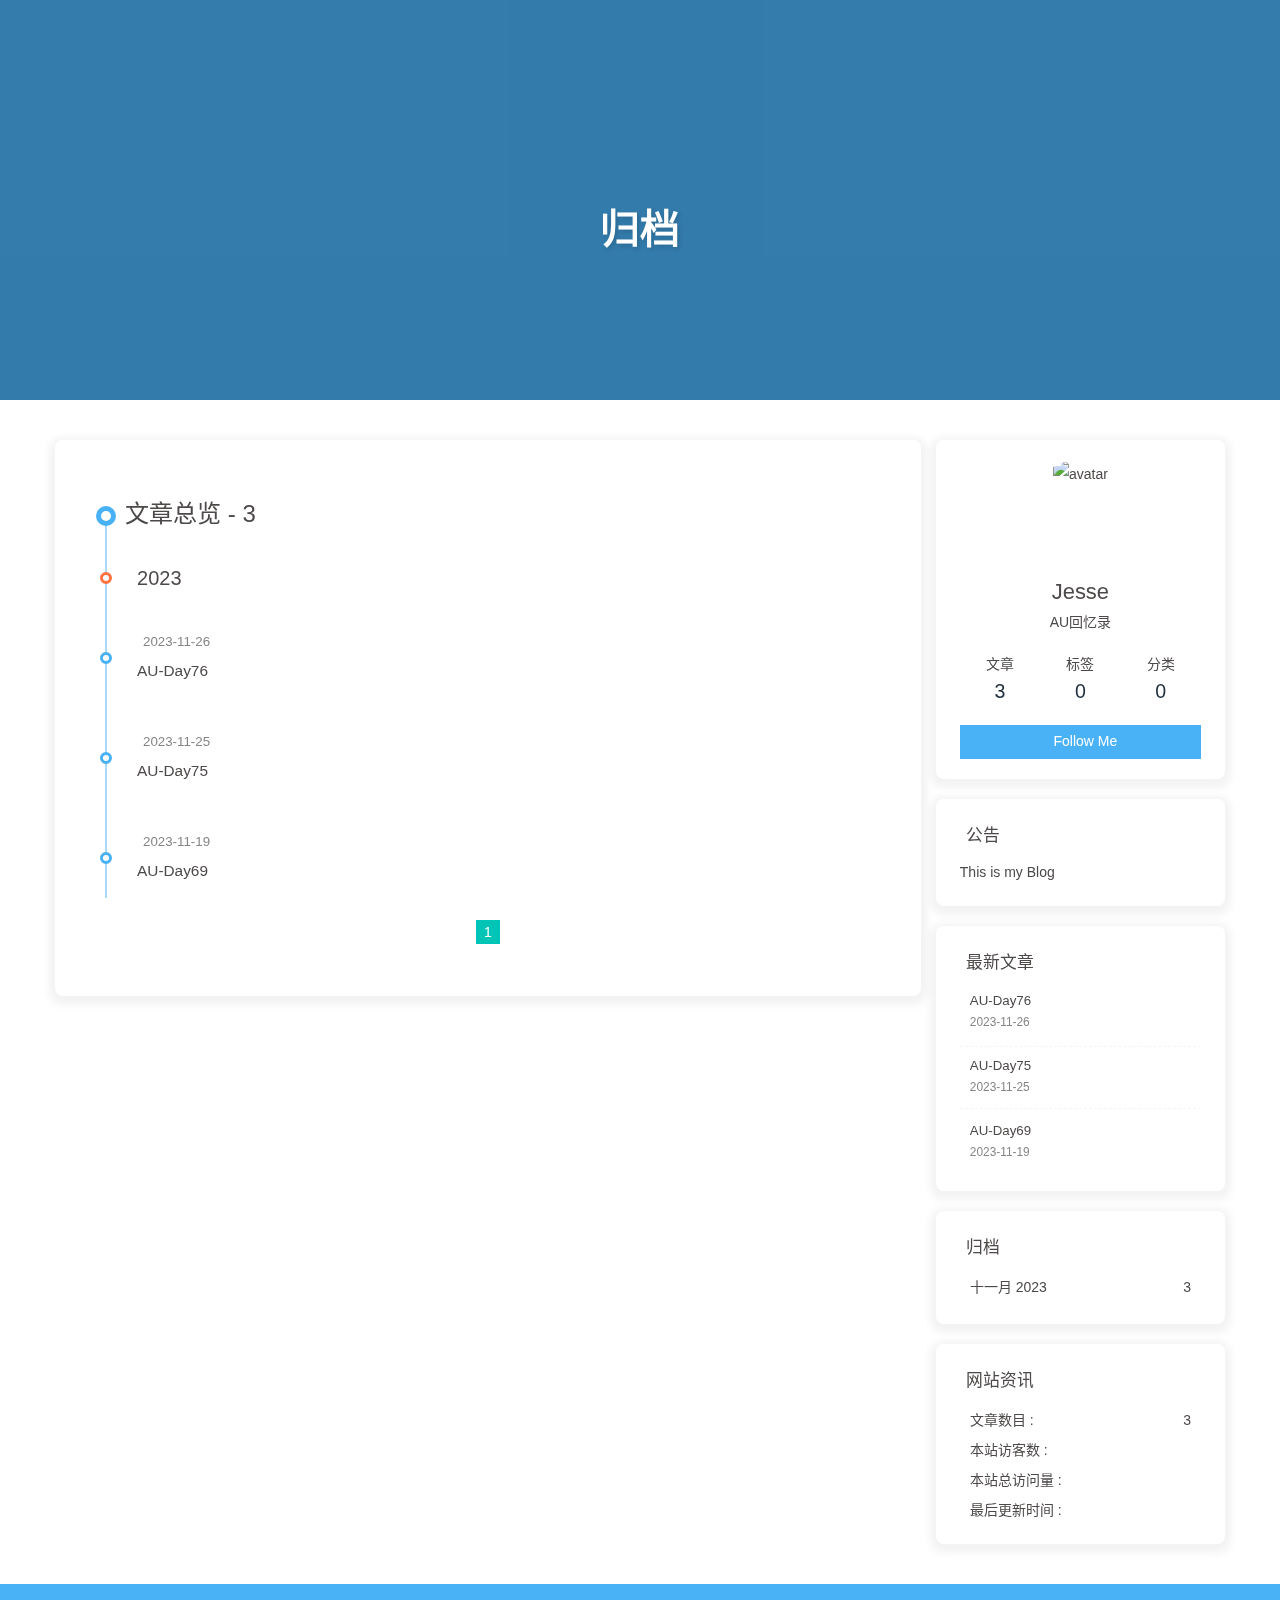
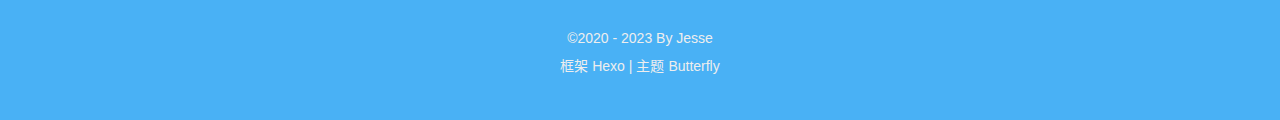
==== archives/index.html @ 22303279 "Site updated: 2023-11-26 11:02:52" ====
<!DOCTYPE html><html lang="zh-CN" data-theme="light"><head><meta charset="UTF-8"><meta http-equiv="X-UA-Compatible" content="IE=edge"><meta name="viewport" content="width=device-width, initial-scale=1.0,viewport-fit=cover"><title>归档 | Jesse的回忆录</title><meta name="author" content="Jesse"><meta name="copyright" content="Jesse"><meta name="format-detection" content="telephone=no"><meta name="theme-color" content="#ffffff"><meta name="description" content="AU回忆录">
<meta property="og:type" content="website">
<meta property="og:title" content="归档">
<meta property="og:url" content="https://jesse77946.github.io/archives/index.html">
<meta property="og:site_name" content="Jesse的回忆录">
<meta property="og:description" content="AU回忆录">
<meta property="og:locale" content="zh_CN">
<meta property="og:image" content="https://i.loli.net/2021/02/24/5O1day2nriDzjSu.png">
<meta property="article:author" content="Jesse">
<meta property="article:tag" content="流浪日记">
<meta name="twitter:card" content="summary">
<meta name="twitter:image" content="https://i.loli.net/2021/02/24/5O1day2nriDzjSu.png"><link rel="shortcut icon" href="/img/favicon.png"><link rel="canonical" href="https://jesse77946.github.io/archives/index.html"><link rel="preconnect" href="//cdn.jsdelivr.net"/><link rel="preconnect" href="//busuanzi.ibruce.info"/><link rel="stylesheet" href="/css/index.css"><link rel="stylesheet" href="https://cdn.jsdelivr.net/npm/@fortawesome/fontawesome-free/css/all.min.css" media="print" onload="this.media='all'"><link rel="stylesheet" href="https://cdn.jsdelivr.net/npm/@fancyapps/ui/dist/fancybox/fancybox.min.css" media="print" onload="this.media='all'"><script>const GLOBAL_CONFIG = {
  root: '/',
  algolia: undefined,
  localSearch: {"path":"/search.xml","preload":false,"top_n_per_article":1,"unescape":false,"languages":{"hits_empty":"找不到您查询的内容：${query}","hits_stats":"共找到 ${hits} 篇文章"}},
  translate: undefined,
  noticeOutdate: undefined,
  highlight: {"plugin":"highlighjs","highlightCopy":true,"highlightLang":true,"highlightHeightLimit":false},
  copy: {
    success: '复制成功',
    error: '复制错误',
    noSupport: '浏览器不支持'
  },
  relativeDate: {
    homepage: false,
    post: false
  },
  runtime: '',
  dateSuffix: {
    just: '刚刚',
    min: '分钟前',
    hour: '小时前',
    day: '天前',
    month: '个月前'
  },
  copyright: undefined,
  lightbox: 'fancybox',
  Snackbar: undefined,
  infinitegrid: {
    js: 'https://cdn.jsdelivr.net/npm/@egjs/infinitegrid/dist/infinitegrid.min.js',
    buttonText: '加载更多'
  },
  isPhotoFigcaption: false,
  islazyload: false,
  isAnchor: false,
  percent: {
    toc: true,
    rightside: false,
  },
  autoDarkmode: false
}</script><script id="config-diff">var GLOBAL_CONFIG_SITE = {
  title: '归档',
  isPost: false,
  isHome: false,
  isHighlightShrink: false,
  isToc: false,
  postUpdate: '2023-11-26 11:02:51'
}</script><script>(win=>{
      win.saveToLocal = {
        set: (key, value, ttl) => {
          if (ttl === 0) return
          const now = Date.now()
          const expiry = now + ttl * 86400000
          const item = {
            value,
            expiry
          }
          localStorage.setItem(key, JSON.stringify(item))
        },
      
        get: key => {
          const itemStr = localStorage.getItem(key)
      
          if (!itemStr) {
            return undefined
          }
          const item = JSON.parse(itemStr)
          const now = Date.now()
      
          if (now > item.expiry) {
            localStorage.removeItem(key)
            return undefined
          }
          return item.value
        }
      }
    
      win.getScript = (url, attr = {}) => new Promise((resolve, reject) => {
        const script = document.createElement('script')
        script.src = url
        script.async = true
        script.onerror = reject
        script.onload = script.onreadystatechange = function() {
          const loadState = this.readyState
          if (loadState && loadState !== 'loaded' && loadState !== 'complete') return
          script.onload = script.onreadystatechange = null
          resolve()
        }

        Object.keys(attr).forEach(key => {
          script.setAttribute(key, attr[key])
        })

        document.head.appendChild(script)
      })
    
      win.getCSS = (url, id = false) => new Promise((resolve, reject) => {
        const link = document.createElement('link')
        link.rel = 'stylesheet'
        link.href = url
        if (id) link.id = id
        link.onerror = reject
        link.onload = link.onreadystatechange = function() {
          const loadState = this.readyState
          if (loadState && loadState !== 'loaded' && loadState !== 'complete') return
          link.onload = link.onreadystatechange = null
          resolve()
        }
        document.head.appendChild(link)
      })
    
      win.activateDarkMode = () => {
        document.documentElement.setAttribute('data-theme', 'dark')
        if (document.querySelector('meta[name="theme-color"]') !== null) {
          document.querySelector('meta[name="theme-color"]').setAttribute('content', '#0d0d0d')
        }
      }
      win.activateLightMode = () => {
        document.documentElement.setAttribute('data-theme', 'light')
        if (document.querySelector('meta[name="theme-color"]') !== null) {
          document.querySelector('meta[name="theme-color"]').setAttribute('content', '#ffffff')
        }
      }
      const t = saveToLocal.get('theme')
    
        if (t === 'dark') activateDarkMode()
        else if (t === 'light') activateLightMode()
      
      const asideStatus = saveToLocal.get('aside-status')
      if (asideStatus !== undefined) {
        if (asideStatus === 'hide') {
          document.documentElement.classList.add('hide-aside')
        } else {
          document.documentElement.classList.remove('hide-aside')
        }
      }
    
      const detectApple = () => {
        if(/iPad|iPhone|iPod|Macintosh/.test(navigator.userAgent)){
          document.documentElement.classList.add('apple')
        }
      }
      detectApple()
    })(window)</script><meta name="generator" content="Hexo 7.0.0"></head><body><div id="web_bg"></div><div id="sidebar"><div id="menu-mask"></div><div id="sidebar-menus"><div class="avatar-img is-center"><img src="https://i.loli.net/2021/02/24/5O1day2nriDzjSu.png" onerror="onerror=null;src='/img/friend_404.gif'" alt="avatar"/></div><div class="sidebar-site-data site-data is-center"><a href="/archives/"><div class="headline">文章</div><div class="length-num">3</div></a><a href="/tags/"><div class="headline">标签</div><div class="length-num">0</div></a><a href="/categories/"><div class="headline">分类</div><div class="length-num">0</div></a></div><hr class="custom-hr"/></div></div><div class="page" id="body-wrap"><header class="not-home-page" id="page-header"><nav id="nav"><span id="blog-info"><a href="/" title="Jesse的回忆录"><span class="site-name">Jesse的回忆录</span></a></span><div id="menus"><div id="search-button"><a class="site-page social-icon search" href="javascript:void(0);"><i class="fas fa-search fa-fw"></i><span> 搜索</span></a></div><div id="toggle-menu"><a class="site-page" href="javascript:void(0);"><i class="fas fa-bars fa-fw"></i></a></div></div></nav><div id="page-site-info"><h1 id="site-title">归档</h1></div></header><main class="layout" id="content-inner"><div id="archive"><div class="article-sort-title">文章总览 - 3</div><div class="article-sort"><div class="article-sort-item year">2023</div><div class="article-sort-item no-article-cover"><div class="article-sort-item-info"><div class="article-sort-item-time"><i class="far fa-calendar-alt"></i><time class="post-meta-date-created" datetime="2023-11-25T21:56:44.160Z" title="发表于 2023-11-26 08:56:44">2023-11-26</time></div><a class="article-sort-item-title" href="/posts/dd123.html" title="AU-Day76">AU-Day76</a></div></div><div class="article-sort-item no-article-cover"><div class="article-sort-item-info"><div class="article-sort-item-time"><i class="far fa-calendar-alt"></i><time class="post-meta-date-created" datetime="2023-11-24T16:05:37.069Z" title="发表于 2023-11-25 03:05:37">2023-11-25</time></div><a class="article-sort-item-title" href="/posts/0.html" title="AU-Day75">AU-Day75</a></div></div><div class="article-sort-item no-article-cover"><div class="article-sort-item-info"><div class="article-sort-item-time"><i class="far fa-calendar-alt"></i><time class="post-meta-date-created" datetime="2023-11-19T00:06:58.843Z" title="发表于 2023-11-19 11:06:58">2023-11-19</time></div><a class="article-sort-item-title" href="/posts/e7b16725.html" title="AU-Day69">AU-Day69</a></div></div></div><nav id="pagination"><div class="pagination"><span class="page-number current">1</span></div></nav></div><div class="aside-content" id="aside-content"><div class="card-widget card-info"><div class="is-center"><div class="avatar-img"><img src="https://i.loli.net/2021/02/24/5O1day2nriDzjSu.png" onerror="this.onerror=null;this.src='/img/friend_404.gif'" alt="avatar"/></div><div class="author-info__name">Jesse</div><div class="author-info__description">AU回忆录</div></div><div class="card-info-data site-data is-center"><a href="/archives/"><div class="headline">文章</div><div class="length-num">3</div></a><a href="/tags/"><div class="headline">标签</div><div class="length-num">0</div></a><a href="/categories/"><div class="headline">分类</div><div class="length-num">0</div></a></div><a id="card-info-btn" target="_blank" rel="noopener" href="https://github.com/Jesse77946"><i class="fab fa-github"></i><span>Follow Me</span></a></div><div class="card-widget card-announcement"><div class="item-headline"><i class="fas fa-bullhorn fa-shake"></i><span>公告</span></div><div class="announcement_content">This is my Blog</div></div><div class="sticky_layout"><div class="card-widget card-recent-post"><div class="item-headline"><i class="fas fa-history"></i><span>最新文章</span></div><div class="aside-list"><div class="aside-list-item no-cover"><div class="content"><a class="title" href="/posts/dd123.html" title="AU-Day76">AU-Day76</a><time datetime="2023-11-25T21:56:44.160Z" title="发表于 2023-11-26 08:56:44">2023-11-26</time></div></div><div class="aside-list-item no-cover"><div class="content"><a class="title" href="/posts/0.html" title="AU-Day75">AU-Day75</a><time datetime="2023-11-24T16:05:37.069Z" title="发表于 2023-11-25 03:05:37">2023-11-25</time></div></div><div class="aside-list-item no-cover"><div class="content"><a class="title" href="/posts/e7b16725.html" title="AU-Day69">AU-Day69</a><time datetime="2023-11-19T00:06:58.843Z" title="发表于 2023-11-19 11:06:58">2023-11-19</time></div></div></div></div><div class="card-widget card-archives"><div class="item-headline"><i class="fas fa-archive"></i><span>归档</span></div><ul class="card-archive-list"><li class="card-archive-list-item"><a class="card-archive-list-link" href="/archives/2023/11/"><span class="card-archive-list-date">十一月 2023</span><span class="card-archive-list-count">3</span></a></li></ul></div><div class="card-widget card-webinfo"><div class="item-headline"><i class="fas fa-chart-line"></i><span>网站资讯</span></div><div class="webinfo"><div class="webinfo-item"><div class="item-name">文章数目 :</div><div class="item-count">3</div></div><div class="webinfo-item"><div class="item-name">本站访客数 :</div><div class="item-count" id="busuanzi_value_site_uv"><i class="fa-solid fa-spinner fa-spin"></i></div></div><div class="webinfo-item"><div class="item-name">本站总访问量 :</div><div class="item-count" id="busuanzi_value_site_pv"><i class="fa-solid fa-spinner fa-spin"></i></div></div><div class="webinfo-item"><div class="item-name">最后更新时间 :</div><div class="item-count" id="last-push-date" data-lastPushDate="2023-11-26T00:02:51.281Z"><i class="fa-solid fa-spinner fa-spin"></i></div></div></div></div></div></div></main><footer id="footer"><div id="footer-wrap"><div class="copyright">&copy;2020 - 2023 By Jesse</div><div class="framework-info"><span>框架 </span><a target="_blank" rel="noopener" href="https://hexo.io">Hexo</a><span class="footer-separator">|</span><span>主题 </span><a target="_blank" rel="noopener" href="https://github.com/jerryc127/hexo-theme-butterfly">Butterfly</a></div></div></footer></div><div id="rightside"><div id="rightside-config-hide"><button id="darkmode" type="button" title="浅色和深色模式转换"><i class="fas fa-adjust"></i></button><button id="hide-aside-btn" type="button" title="单栏和双栏切换"><i class="fas fa-arrows-alt-h"></i></button></div><div id="rightside-config-show"><button id="rightside-config" type="button" title="设置"><i class="fas fa-cog fa-spin"></i></button><button id="go-up" type="button" title="回到顶部"><span class="scroll-percent"></span><i class="fas fa-arrow-up"></i></button></div></div><div><script src="/js/utils.js"></script><script src="/js/main.js"></script><script src="https://cdn.jsdelivr.net/npm/@fancyapps/ui/dist/fancybox/fancybox.umd.min.js"></script><div class="js-pjax"></div><link rel="stylesheet" href="/css/custom.css" media="defer" onload="this.media='all'"><script id="click-heart" src="https://cdn.jsdelivr.net/npm/butterfly-extsrc/dist/click-heart.min.js" async="async" mobile="false"></script><script async data-pjax src="//busuanzi.ibruce.info/busuanzi/2.3/busuanzi.pure.mini.js"></script><div id="local-search"><div class="search-dialog"><nav class="search-nav"><span class="search-dialog-title">搜索</span><span id="loading-status"></span><button class="search-close-button"><i class="fas fa-times"></i></button></nav><div class="is-center" id="loading-database"><i class="fas fa-spinner fa-pulse"></i><span>  数据库加载中</span></div><div class="search-wrap"><div id="local-search-input"><div class="local-search-box"><input class="local-search-box--input" placeholder="搜索文章" type="text"/></div></div><hr/><div id="local-search-results"></div><div id="local-search-stats-wrap"></div></div></div><div id="search-mask"></div><script src="/js/search/local-search.js"></script></div></div></body></html>
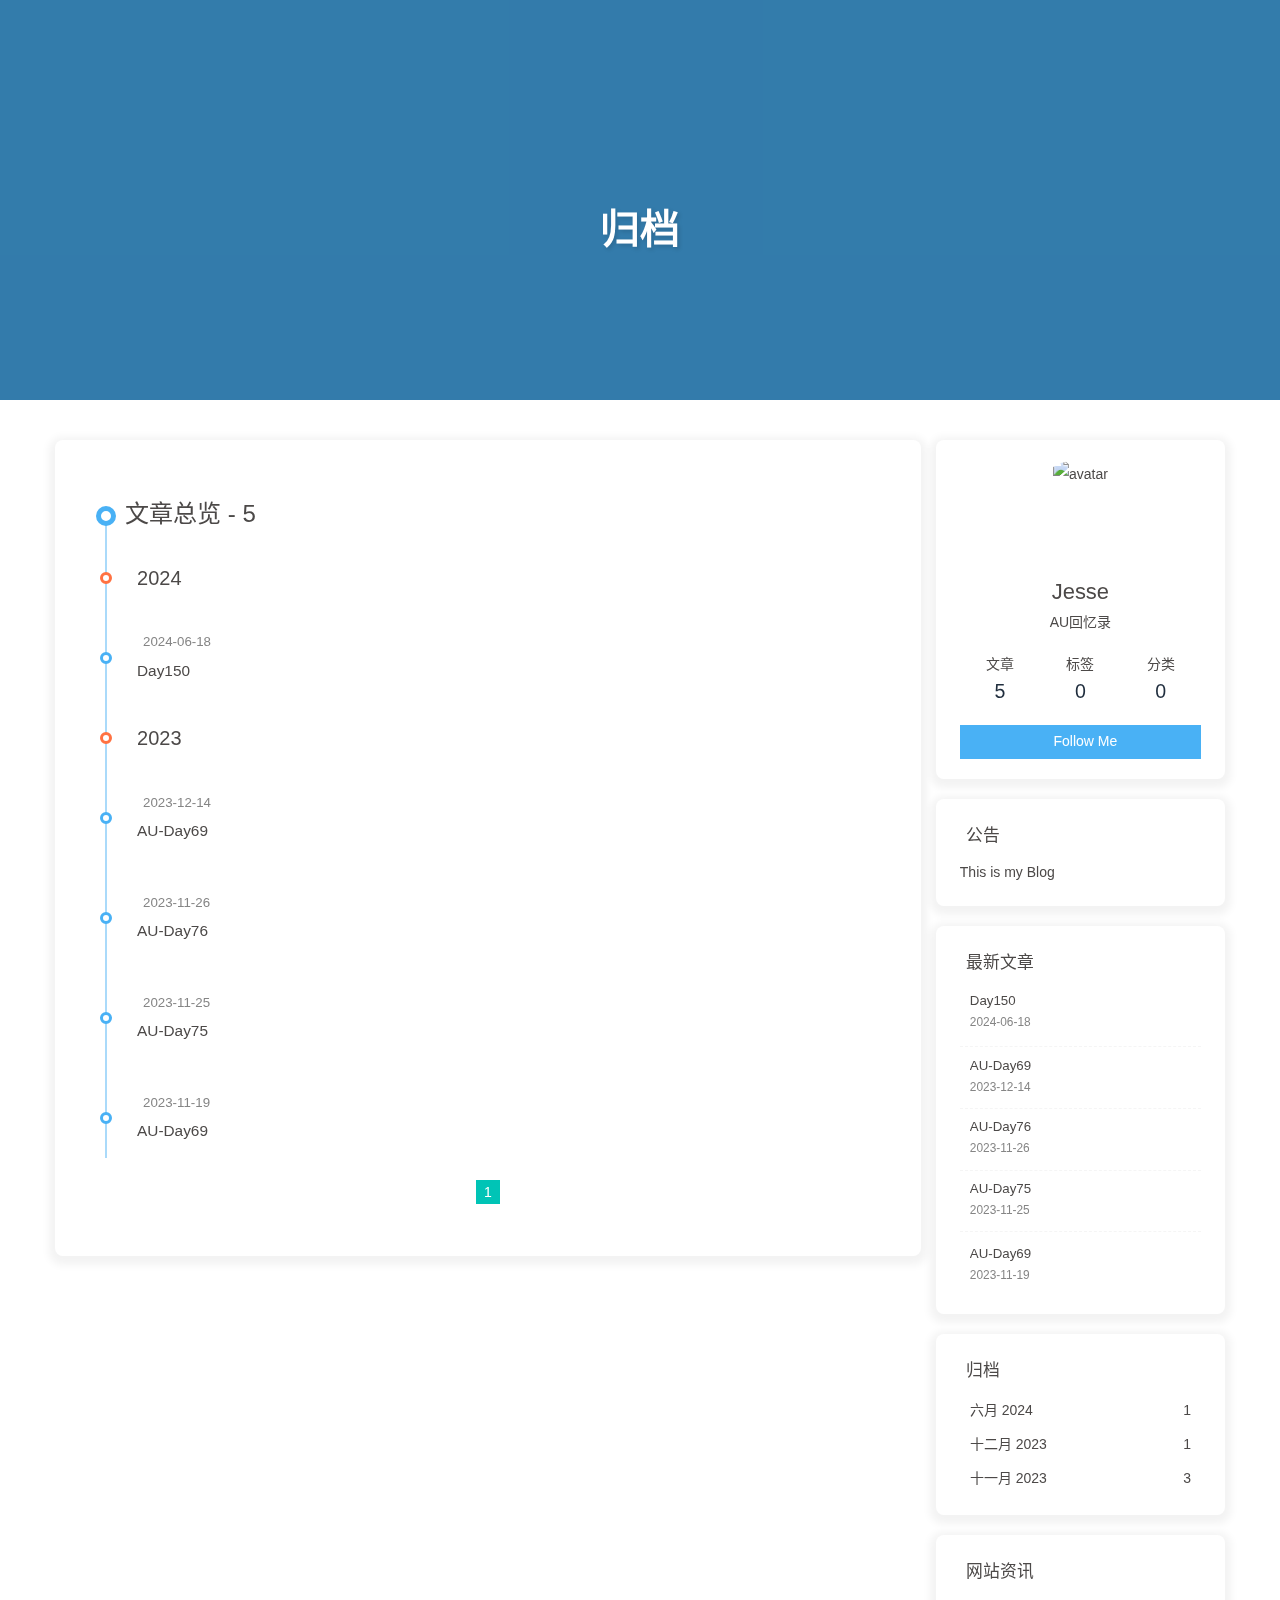
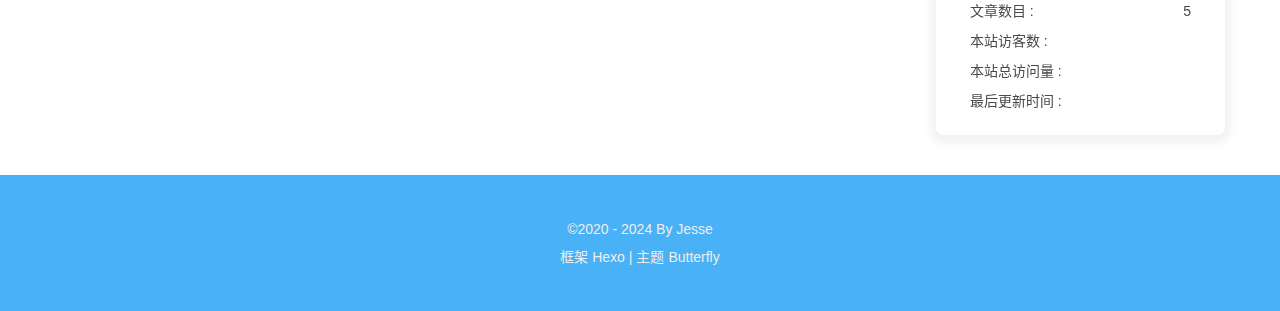
==== commit 75a718cc: "Site updated: 2024-06-18 20:57:41" ====
--- a/archives/index.html
+++ b/archives/index.html
@@ -54,7 +54,7 @@
   isHome: false,
   isHighlightShrink: false,
   isToc: false,
-  postUpdate: '2023-11-26 11:02:51'
+  postUpdate: '2024-06-18 20:57:40'
 }</script><script>(win=>{
       win.saveToLocal = {
         set: (key, value, ttl) => {
@@ -151,4 +151,4 @@
         }
       }
       detectApple()
-    })(window)</script><meta name="generator" content="Hexo 7.0.0"></head><body><div id="web_bg"></div><div id="sidebar"><div id="menu-mask"></div><div id="sidebar-menus"><div class="avatar-img is-center"><img src="https://i.loli.net/2021/02/24/5O1day2nriDzjSu.png" onerror="onerror=null;src='/img/friend_404.gif'" alt="avatar"/></div><div class="sidebar-site-data site-data is-center"><a href="/archives/"><div class="headline">文章</div><div class="length-num">3</div></a><a href="/tags/"><div class="headline">标签</div><div class="length-num">0</div></a><a href="/categories/"><div class="headline">分类</div><div class="length-num">0</div></a></div><hr class="custom-hr"/></div></div><div class="page" id="body-wrap"><header class="not-home-page" id="page-header"><nav id="nav"><span id="blog-info"><a href="/" title="Jesse的回忆录"><span class="site-name">Jesse的回忆录</span></a></span><div id="menus"><div id="search-button"><a class="site-page social-icon search" href="javascript:void(0);"><i class="fas fa-search fa-fw"></i><span> 搜索</span></a></div><div id="toggle-menu"><a class="site-page" href="javascript:void(0);"><i class="fas fa-bars fa-fw"></i></a></div></div></nav><div id="page-site-info"><h1 id="site-title">归档</h1></div></header><main class="layout" id="content-inner"><div id="archive"><div class="article-sort-title">文章总览 - 3</div><div class="article-sort"><div class="article-sort-item year">2023</div><div class="article-sort-item no-article-cover"><div class="article-sort-item-info"><div class="article-sort-item-time"><i class="far fa-calendar-alt"></i><time class="post-meta-date-created" datetime="2023-11-25T21:56:44.160Z" title="发表于 2023-11-26 08:56:44">2023-11-26</time></div><a class="article-sort-item-title" href="/posts/dd123.html" title="AU-Day76">AU-Day76</a></div></div><div class="article-sort-item no-article-cover"><div class="article-sort-item-info"><div class="article-sort-item-time"><i class="far fa-calendar-alt"></i><time class="post-meta-date-created" datetime="2023-11-24T16:05:37.069Z" title="发表于 2023-11-25 03:05:37">2023-11-25</time></div><a class="article-sort-item-title" href="/posts/0.html" title="AU-Day75">AU-Day75</a></div></div><div class="article-sort-item no-article-cover"><div class="article-sort-item-info"><div class="article-sort-item-time"><i class="far fa-calendar-alt"></i><time class="post-meta-date-created" datetime="2023-11-19T00:06:58.843Z" title="发表于 2023-11-19 11:06:58">2023-11-19</time></div><a class="article-sort-item-title" href="/posts/e7b16725.html" title="AU-Day69">AU-Day69</a></div></div></div><nav id="pagination"><div class="pagination"><span class="page-number current">1</span></div></nav></div><div class="aside-content" id="aside-content"><div class="card-widget card-info"><div class="is-center"><div class="avatar-img"><img src="https://i.loli.net/2021/02/24/5O1day2nriDzjSu.png" onerror="this.onerror=null;this.src='/img/friend_404.gif'" alt="avatar"/></div><div class="author-info__name">Jesse</div><div class="author-info__description">AU回忆录</div></div><div class="card-info-data site-data is-center"><a href="/archives/"><div class="headline">文章</div><div class="length-num">3</div></a><a href="/tags/"><div class="headline">标签</div><div class="length-num">0</div></a><a href="/categories/"><div class="headline">分类</div><div class="length-num">0</div></a></div><a id="card-info-btn" target="_blank" rel="noopener" href="https://github.com/Jesse77946"><i class="fab fa-github"></i><span>Follow Me</span></a></div><div class="card-widget card-announcement"><div class="item-headline"><i class="fas fa-bullhorn fa-shake"></i><span>公告</span></div><div class="announcement_content">This is my Blog</div></div><div class="sticky_layout"><div class="card-widget card-recent-post"><div class="item-headline"><i class="fas fa-history"></i><span>最新文章</span></div><div class="aside-list"><div class="aside-list-item no-cover"><div class="content"><a class="title" href="/posts/dd123.html" title="AU-Day76">AU-Day76</a><time datetime="2023-11-25T21:56:44.160Z" title="发表于 2023-11-26 08:56:44">2023-11-26</time></div></div><div class="aside-list-item no-cover"><div class="content"><a class="title" href="/posts/0.html" title="AU-Day75">AU-Day75</a><time datetime="2023-11-24T16:05:37.069Z" title="发表于 2023-11-25 03:05:37">2023-11-25</time></div></div><div class="aside-list-item no-cover"><div class="content"><a class="title" href="/posts/e7b16725.html" title="AU-Day69">AU-Day69</a><time datetime="2023-11-19T00:06:58.843Z" title="发表于 2023-11-19 11:06:58">2023-11-19</time></div></div></div></div><div class="card-widget card-archives"><div class="item-headline"><i class="fas fa-archive"></i><span>归档</span></div><ul class="card-archive-list"><li class="card-archive-list-item"><a class="card-archive-list-link" href="/archives/2023/11/"><span class="card-archive-list-date">十一月 2023</span><span class="card-archive-list-count">3</span></a></li></ul></div><div class="card-widget card-webinfo"><div class="item-headline"><i class="fas fa-chart-line"></i><span>网站资讯</span></div><div class="webinfo"><div class="webinfo-item"><div class="item-name">文章数目 :</div><div class="item-count">3</div></div><div class="webinfo-item"><div class="item-name">本站访客数 :</div><div class="item-count" id="busuanzi_value_site_uv"><i class="fa-solid fa-spinner fa-spin"></i></div></div><div class="webinfo-item"><div class="item-name">本站总访问量 :</div><div class="item-count" id="busuanzi_value_site_pv"><i class="fa-solid fa-spinner fa-spin"></i></div></div><div class="webinfo-item"><div class="item-name">最后更新时间 :</div><div class="item-count" id="last-push-date" data-lastPushDate="2023-11-26T00:02:51.281Z"><i class="fa-solid fa-spinner fa-spin"></i></div></div></div></div></div></div></main><footer id="footer"><div id="footer-wrap"><div class="copyright">&copy;2020 - 2023 By Jesse</div><div class="framework-info"><span>框架 </span><a target="_blank" rel="noopener" href="https://hexo.io">Hexo</a><span class="footer-separator">|</span><span>主题 </span><a target="_blank" rel="noopener" href="https://github.com/jerryc127/hexo-theme-butterfly">Butterfly</a></div></div></footer></div><div id="rightside"><div id="rightside-config-hide"><button id="darkmode" type="button" title="浅色和深色模式转换"><i class="fas fa-adjust"></i></button><button id="hide-aside-btn" type="button" title="单栏和双栏切换"><i class="fas fa-arrows-alt-h"></i></button></div><div id="rightside-config-show"><button id="rightside-config" type="button" title="设置"><i class="fas fa-cog fa-spin"></i></button><button id="go-up" type="button" title="回到顶部"><span class="scroll-percent"></span><i class="fas fa-arrow-up"></i></button></div></div><div><script src="/js/utils.js"></script><script src="/js/main.js"></script><script src="https://cdn.jsdelivr.net/npm/@fancyapps/ui/dist/fancybox/fancybox.umd.min.js"></script><div class="js-pjax"></div><link rel="stylesheet" href="/css/custom.css" media="defer" onload="this.media='all'"><script id="click-heart" src="https://cdn.jsdelivr.net/npm/butterfly-extsrc/dist/click-heart.min.js" async="async" mobile="false"></script><script async data-pjax src="//busuanzi.ibruce.info/busuanzi/2.3/busuanzi.pure.mini.js"></script><div id="local-search"><div class="search-dialog"><nav class="search-nav"><span class="search-dialog-title">搜索</span><span id="loading-status"></span><button class="search-close-button"><i class="fas fa-times"></i></button></nav><div class="is-center" id="loading-database"><i class="fas fa-spinner fa-pulse"></i><span>  数据库加载中</span></div><div class="search-wrap"><div id="local-search-input"><div class="local-search-box"><input class="local-search-box--input" placeholder="搜索文章" type="text"/></div></div><hr/><div id="local-search-results"></div><div id="local-search-stats-wrap"></div></div></div><div id="search-mask"></div><script src="/js/search/local-search.js"></script></div></div></body></html>+    })(window)</script><meta name="generator" content="Hexo 7.0.0"></head><body><div id="web_bg"></div><div id="sidebar"><div id="menu-mask"></div><div id="sidebar-menus"><div class="avatar-img is-center"><img src="https://i.loli.net/2021/02/24/5O1day2nriDzjSu.png" onerror="onerror=null;src='/img/friend_404.gif'" alt="avatar"/></div><div class="sidebar-site-data site-data is-center"><a href="/archives/"><div class="headline">文章</div><div class="length-num">5</div></a><a href="/tags/"><div class="headline">标签</div><div class="length-num">0</div></a><a href="/categories/"><div class="headline">分类</div><div class="length-num">0</div></a></div><hr class="custom-hr"/></div></div><div class="page" id="body-wrap"><header class="not-home-page" id="page-header"><nav id="nav"><span id="blog-info"><a href="/" title="Jesse的回忆录"><span class="site-name">Jesse的回忆录</span></a></span><div id="menus"><div id="search-button"><a class="site-page social-icon search" href="javascript:void(0);"><i class="fas fa-search fa-fw"></i><span> 搜索</span></a></div><div id="toggle-menu"><a class="site-page" href="javascript:void(0);"><i class="fas fa-bars fa-fw"></i></a></div></div></nav><div id="page-site-info"><h1 id="site-title">归档</h1></div></header><main class="layout" id="content-inner"><div id="archive"><div class="article-sort-title">文章总览 - 5</div><div class="article-sort"><div class="article-sort-item year">2024</div><div class="article-sort-item no-article-cover"><div class="article-sort-item-info"><div class="article-sort-item-time"><i class="far fa-calendar-alt"></i><time class="post-meta-date-created" datetime="2024-06-18T10:39:07.000Z" title="发表于 2024-06-18 20:09:07">2024-06-18</time></div><a class="article-sort-item-title" href="/posts/362f258f.html" title="Day150">Day150</a></div></div><div class="article-sort-item year">2023</div><div class="article-sort-item no-article-cover"><div class="article-sort-item-info"><div class="article-sort-item-time"><i class="far fa-calendar-alt"></i><time class="post-meta-date-created" datetime="2023-12-14T04:14:52.570Z" title="发表于 2023-12-14 13:44:52">2023-12-14</time></div><a class="article-sort-item-title" href="/posts/14122023.html" title="AU-Day69">AU-Day69</a></div></div><div class="article-sort-item no-article-cover"><div class="article-sort-item-info"><div class="article-sort-item-time"><i class="far fa-calendar-alt"></i><time class="post-meta-date-created" datetime="2023-11-25T21:56:44.160Z" title="发表于 2023-11-26 07:26:44">2023-11-26</time></div><a class="article-sort-item-title" href="/posts/dd123.html" title="AU-Day76">AU-Day76</a></div></div><div class="article-sort-item no-article-cover"><div class="article-sort-item-info"><div class="article-sort-item-time"><i class="far fa-calendar-alt"></i><time class="post-meta-date-created" datetime="2023-11-24T16:05:37.069Z" title="发表于 2023-11-25 01:35:37">2023-11-25</time></div><a class="article-sort-item-title" href="/posts/0.html" title="AU-Day75">AU-Day75</a></div></div><div class="article-sort-item no-article-cover"><div class="article-sort-item-info"><div class="article-sort-item-time"><i class="far fa-calendar-alt"></i><time class="post-meta-date-created" datetime="2023-11-19T00:06:58.843Z" title="发表于 2023-11-19 09:36:58">2023-11-19</time></div><a class="article-sort-item-title" href="/posts/e7b16725.html" title="AU-Day69">AU-Day69</a></div></div></div><nav id="pagination"><div class="pagination"><span class="page-number current">1</span></div></nav></div><div class="aside-content" id="aside-content"><div class="card-widget card-info"><div class="is-center"><div class="avatar-img"><img src="https://i.loli.net/2021/02/24/5O1day2nriDzjSu.png" onerror="this.onerror=null;this.src='/img/friend_404.gif'" alt="avatar"/></div><div class="author-info__name">Jesse</div><div class="author-info__description">AU回忆录</div></div><div class="card-info-data site-data is-center"><a href="/archives/"><div class="headline">文章</div><div class="length-num">5</div></a><a href="/tags/"><div class="headline">标签</div><div class="length-num">0</div></a><a href="/categories/"><div class="headline">分类</div><div class="length-num">0</div></a></div><a id="card-info-btn" target="_blank" rel="noopener" href="https://github.com/Jesse77946"><i class="fab fa-github"></i><span>Follow Me</span></a></div><div class="card-widget card-announcement"><div class="item-headline"><i class="fas fa-bullhorn fa-shake"></i><span>公告</span></div><div class="announcement_content">This is my Blog</div></div><div class="sticky_layout"><div class="card-widget card-recent-post"><div class="item-headline"><i class="fas fa-history"></i><span>最新文章</span></div><div class="aside-list"><div class="aside-list-item no-cover"><div class="content"><a class="title" href="/posts/362f258f.html" title="Day150">Day150</a><time datetime="2024-06-18T10:39:07.000Z" title="发表于 2024-06-18 20:09:07">2024-06-18</time></div></div><div class="aside-list-item no-cover"><div class="content"><a class="title" href="/posts/14122023.html" title="AU-Day69">AU-Day69</a><time datetime="2023-12-14T04:14:52.570Z" title="发表于 2023-12-14 13:44:52">2023-12-14</time></div></div><div class="aside-list-item no-cover"><div class="content"><a class="title" href="/posts/dd123.html" title="AU-Day76">AU-Day76</a><time datetime="2023-11-25T21:56:44.160Z" title="发表于 2023-11-26 07:26:44">2023-11-26</time></div></div><div class="aside-list-item no-cover"><div class="content"><a class="title" href="/posts/0.html" title="AU-Day75">AU-Day75</a><time datetime="2023-11-24T16:05:37.069Z" title="发表于 2023-11-25 01:35:37">2023-11-25</time></div></div><div class="aside-list-item no-cover"><div class="content"><a class="title" href="/posts/e7b16725.html" title="AU-Day69">AU-Day69</a><time datetime="2023-11-19T00:06:58.843Z" title="发表于 2023-11-19 09:36:58">2023-11-19</time></div></div></div></div><div class="card-widget card-archives"><div class="item-headline"><i class="fas fa-archive"></i><span>归档</span></div><ul class="card-archive-list"><li class="card-archive-list-item"><a class="card-archive-list-link" href="/archives/2024/06/"><span class="card-archive-list-date">六月 2024</span><span class="card-archive-list-count">1</span></a></li><li class="card-archive-list-item"><a class="card-archive-list-link" href="/archives/2023/12/"><span class="card-archive-list-date">十二月 2023</span><span class="card-archive-list-count">1</span></a></li><li class="card-archive-list-item"><a class="card-archive-list-link" href="/archives/2023/11/"><span class="card-archive-list-date">十一月 2023</span><span class="card-archive-list-count">3</span></a></li></ul></div><div class="card-widget card-webinfo"><div class="item-headline"><i class="fas fa-chart-line"></i><span>网站资讯</span></div><div class="webinfo"><div class="webinfo-item"><div class="item-name">文章数目 :</div><div class="item-count">5</div></div><div class="webinfo-item"><div class="item-name">本站访客数 :</div><div class="item-count" id="busuanzi_value_site_uv"><i class="fa-solid fa-spinner fa-spin"></i></div></div><div class="webinfo-item"><div class="item-name">本站总访问量 :</div><div class="item-count" id="busuanzi_value_site_pv"><i class="fa-solid fa-spinner fa-spin"></i></div></div><div class="webinfo-item"><div class="item-name">最后更新时间 :</div><div class="item-count" id="last-push-date" data-lastPushDate="2024-06-18T11:27:40.432Z"><i class="fa-solid fa-spinner fa-spin"></i></div></div></div></div></div></div></main><footer id="footer"><div id="footer-wrap"><div class="copyright">&copy;2020 - 2024 By Jesse</div><div class="framework-info"><span>框架 </span><a target="_blank" rel="noopener" href="https://hexo.io">Hexo</a><span class="footer-separator">|</span><span>主题 </span><a target="_blank" rel="noopener" href="https://github.com/jerryc127/hexo-theme-butterfly">Butterfly</a></div></div></footer></div><div id="rightside"><div id="rightside-config-hide"><button id="darkmode" type="button" title="浅色和深色模式转换"><i class="fas fa-adjust"></i></button><button id="hide-aside-btn" type="button" title="单栏和双栏切换"><i class="fas fa-arrows-alt-h"></i></button></div><div id="rightside-config-show"><button id="rightside-config" type="button" title="设置"><i class="fas fa-cog fa-spin"></i></button><button id="go-up" type="button" title="回到顶部"><span class="scroll-percent"></span><i class="fas fa-arrow-up"></i></button></div></div><div><script src="/js/utils.js"></script><script src="/js/main.js"></script><script src="https://cdn.jsdelivr.net/npm/@fancyapps/ui/dist/fancybox/fancybox.umd.min.js"></script><div class="js-pjax"></div><link rel="stylesheet" href="/css/custom.css" media="defer" onload="this.media='all'"><script id="click-heart" src="https://cdn.jsdelivr.net/npm/butterfly-extsrc/dist/click-heart.min.js" async="async" mobile="false"></script><script async data-pjax src="//busuanzi.ibruce.info/busuanzi/2.3/busuanzi.pure.mini.js"></script><div id="local-search"><div class="search-dialog"><nav class="search-nav"><span class="search-dialog-title">搜索</span><span id="loading-status"></span><button class="search-close-button"><i class="fas fa-times"></i></button></nav><div class="is-center" id="loading-database"><i class="fas fa-spinner fa-pulse"></i><span>  数据库加载中</span></div><div class="search-wrap"><div id="local-search-input"><div class="local-search-box"><input class="local-search-box--input" placeholder="搜索文章" type="text"/></div></div><hr/><div id="local-search-results"></div><div id="local-search-stats-wrap"></div></div></div><div id="search-mask"></div><script src="/js/search/local-search.js"></script></div></div></body></html>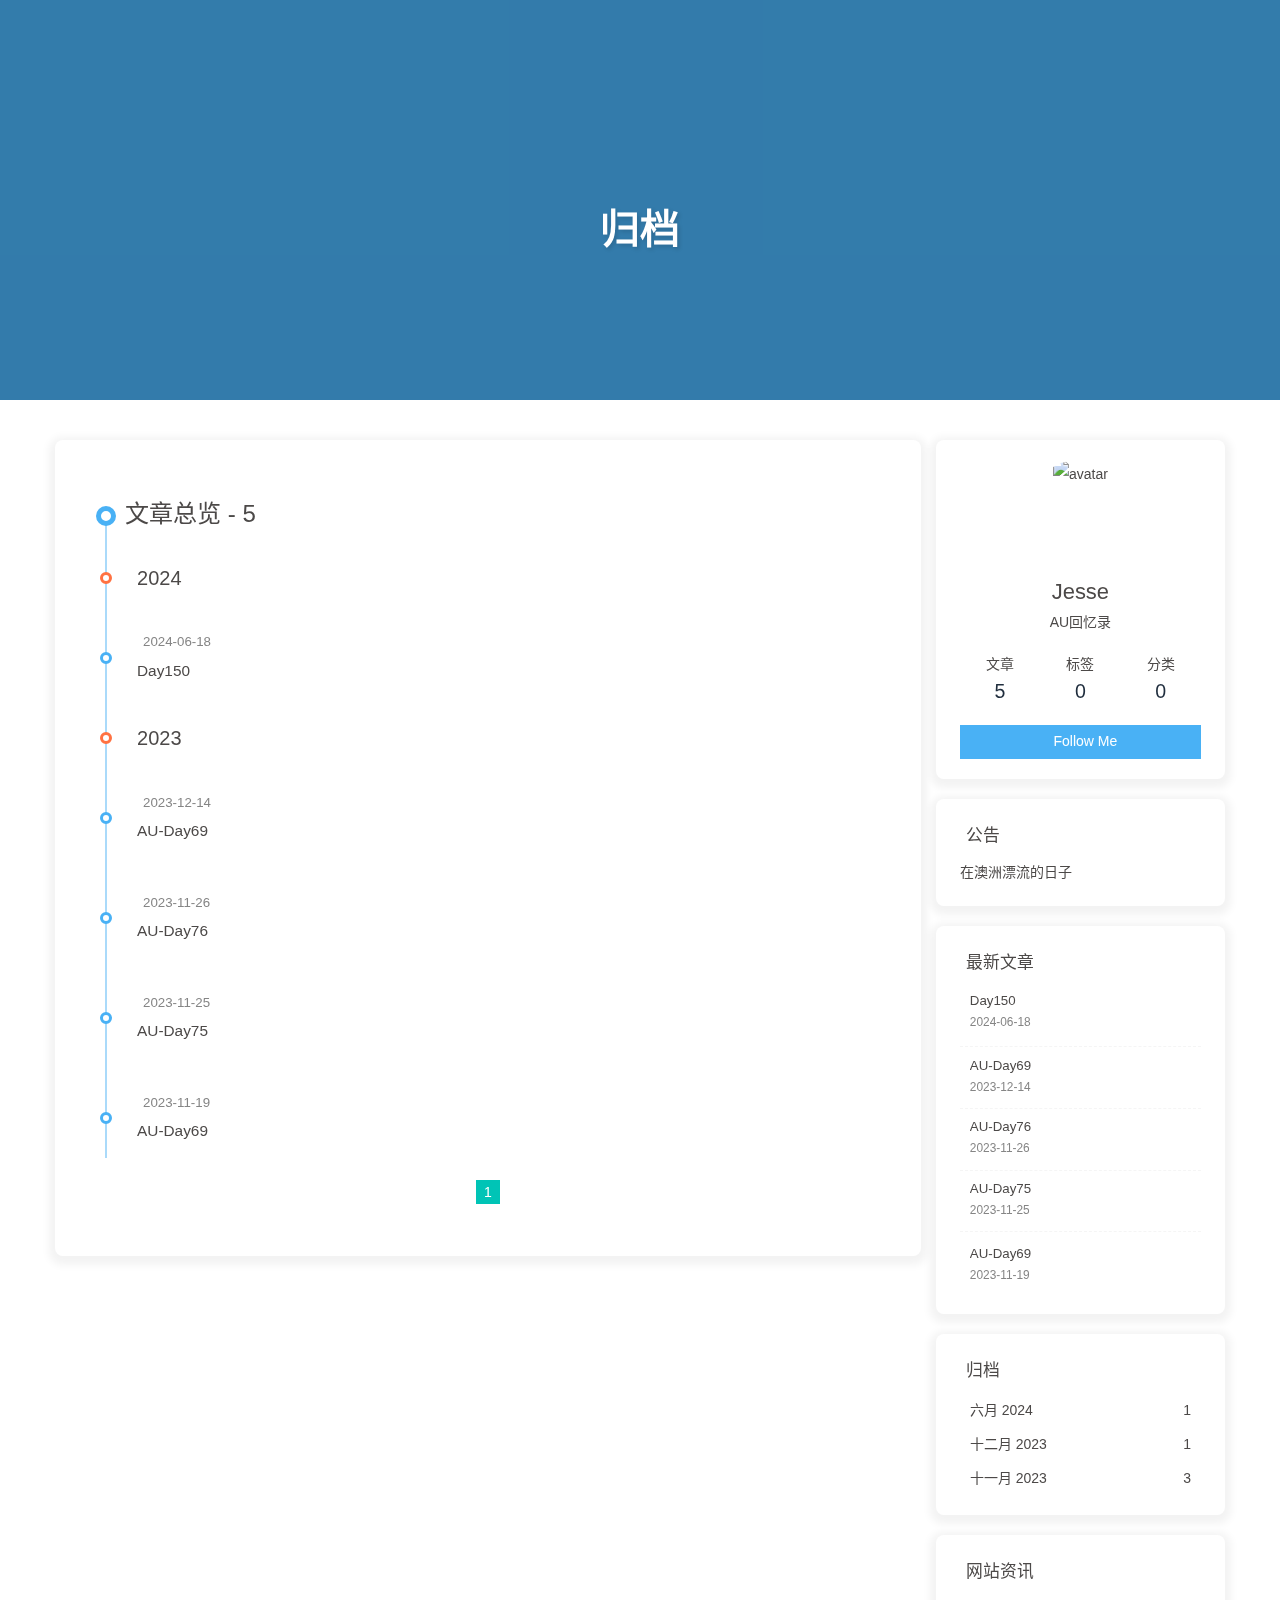
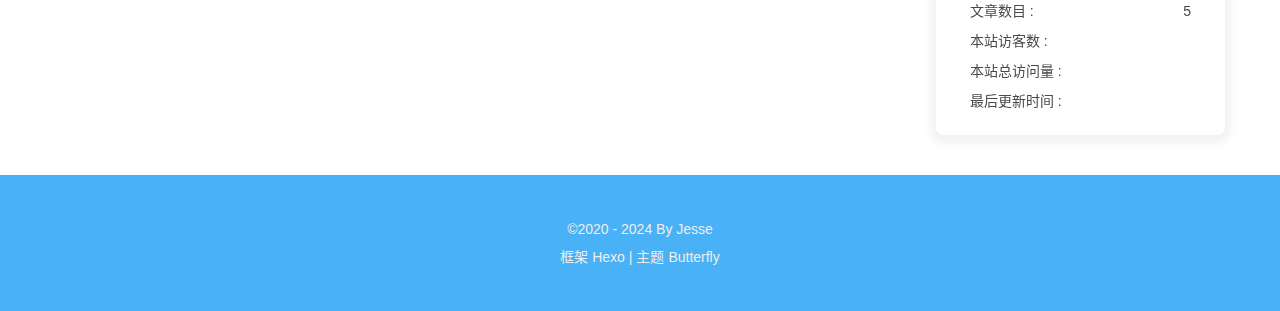
==== commit a9106a36: "Site updated: 2024-06-18 21:13:54" ====
--- a/archives/index.html
+++ b/archives/index.html
@@ -54,7 +54,7 @@
   isHome: false,
   isHighlightShrink: false,
   isToc: false,
-  postUpdate: '2024-06-18 20:57:40'
+  postUpdate: '2024-06-18 21:13:53'
 }</script><script>(win=>{
       win.saveToLocal = {
         set: (key, value, ttl) => {
@@ -151,4 +151,4 @@
         }
       }
       detectApple()
-    })(window)</script><meta name="generator" content="Hexo 7.0.0"></head><body><div id="web_bg"></div><div id="sidebar"><div id="menu-mask"></div><div id="sidebar-menus"><div class="avatar-img is-center"><img src="https://i.loli.net/2021/02/24/5O1day2nriDzjSu.png" onerror="onerror=null;src='/img/friend_404.gif'" alt="avatar"/></div><div class="sidebar-site-data site-data is-center"><a href="/archives/"><div class="headline">文章</div><div class="length-num">5</div></a><a href="/tags/"><div class="headline">标签</div><div class="length-num">0</div></a><a href="/categories/"><div class="headline">分类</div><div class="length-num">0</div></a></div><hr class="custom-hr"/></div></div><div class="page" id="body-wrap"><header class="not-home-page" id="page-header"><nav id="nav"><span id="blog-info"><a href="/" title="Jesse的回忆录"><span class="site-name">Jesse的回忆录</span></a></span><div id="menus"><div id="search-button"><a class="site-page social-icon search" href="javascript:void(0);"><i class="fas fa-search fa-fw"></i><span> 搜索</span></a></div><div id="toggle-menu"><a class="site-page" href="javascript:void(0);"><i class="fas fa-bars fa-fw"></i></a></div></div></nav><div id="page-site-info"><h1 id="site-title">归档</h1></div></header><main class="layout" id="content-inner"><div id="archive"><div class="article-sort-title">文章总览 - 5</div><div class="article-sort"><div class="article-sort-item year">2024</div><div class="article-sort-item no-article-cover"><div class="article-sort-item-info"><div class="article-sort-item-time"><i class="far fa-calendar-alt"></i><time class="post-meta-date-created" datetime="2024-06-18T10:39:07.000Z" title="发表于 2024-06-18 20:09:07">2024-06-18</time></div><a class="article-sort-item-title" href="/posts/362f258f.html" title="Day150">Day150</a></div></div><div class="article-sort-item year">2023</div><div class="article-sort-item no-article-cover"><div class="article-sort-item-info"><div class="article-sort-item-time"><i class="far fa-calendar-alt"></i><time class="post-meta-date-created" datetime="2023-12-14T04:14:52.570Z" title="发表于 2023-12-14 13:44:52">2023-12-14</time></div><a class="article-sort-item-title" href="/posts/14122023.html" title="AU-Day69">AU-Day69</a></div></div><div class="article-sort-item no-article-cover"><div class="article-sort-item-info"><div class="article-sort-item-time"><i class="far fa-calendar-alt"></i><time class="post-meta-date-created" datetime="2023-11-25T21:56:44.160Z" title="发表于 2023-11-26 07:26:44">2023-11-26</time></div><a class="article-sort-item-title" href="/posts/dd123.html" title="AU-Day76">AU-Day76</a></div></div><div class="article-sort-item no-article-cover"><div class="article-sort-item-info"><div class="article-sort-item-time"><i class="far fa-calendar-alt"></i><time class="post-meta-date-created" datetime="2023-11-24T16:05:37.069Z" title="发表于 2023-11-25 01:35:37">2023-11-25</time></div><a class="article-sort-item-title" href="/posts/0.html" title="AU-Day75">AU-Day75</a></div></div><div class="article-sort-item no-article-cover"><div class="article-sort-item-info"><div class="article-sort-item-time"><i class="far fa-calendar-alt"></i><time class="post-meta-date-created" datetime="2023-11-19T00:06:58.843Z" title="发表于 2023-11-19 09:36:58">2023-11-19</time></div><a class="article-sort-item-title" href="/posts/e7b16725.html" title="AU-Day69">AU-Day69</a></div></div></div><nav id="pagination"><div class="pagination"><span class="page-number current">1</span></div></nav></div><div class="aside-content" id="aside-content"><div class="card-widget card-info"><div class="is-center"><div class="avatar-img"><img src="https://i.loli.net/2021/02/24/5O1day2nriDzjSu.png" onerror="this.onerror=null;this.src='/img/friend_404.gif'" alt="avatar"/></div><div class="author-info__name">Jesse</div><div class="author-info__description">AU回忆录</div></div><div class="card-info-data site-data is-center"><a href="/archives/"><div class="headline">文章</div><div class="length-num">5</div></a><a href="/tags/"><div class="headline">标签</div><div class="length-num">0</div></a><a href="/categories/"><div class="headline">分类</div><div class="length-num">0</div></a></div><a id="card-info-btn" target="_blank" rel="noopener" href="https://github.com/Jesse77946"><i class="fab fa-github"></i><span>Follow Me</span></a></div><div class="card-widget card-announcement"><div class="item-headline"><i class="fas fa-bullhorn fa-shake"></i><span>公告</span></div><div class="announcement_content">This is my Blog</div></div><div class="sticky_layout"><div class="card-widget card-recent-post"><div class="item-headline"><i class="fas fa-history"></i><span>最新文章</span></div><div class="aside-list"><div class="aside-list-item no-cover"><div class="content"><a class="title" href="/posts/362f258f.html" title="Day150">Day150</a><time datetime="2024-06-18T10:39:07.000Z" title="发表于 2024-06-18 20:09:07">2024-06-18</time></div></div><div class="aside-list-item no-cover"><div class="content"><a class="title" href="/posts/14122023.html" title="AU-Day69">AU-Day69</a><time datetime="2023-12-14T04:14:52.570Z" title="发表于 2023-12-14 13:44:52">2023-12-14</time></div></div><div class="aside-list-item no-cover"><div class="content"><a class="title" href="/posts/dd123.html" title="AU-Day76">AU-Day76</a><time datetime="2023-11-25T21:56:44.160Z" title="发表于 2023-11-26 07:26:44">2023-11-26</time></div></div><div class="aside-list-item no-cover"><div class="content"><a class="title" href="/posts/0.html" title="AU-Day75">AU-Day75</a><time datetime="2023-11-24T16:05:37.069Z" title="发表于 2023-11-25 01:35:37">2023-11-25</time></div></div><div class="aside-list-item no-cover"><div class="content"><a class="title" href="/posts/e7b16725.html" title="AU-Day69">AU-Day69</a><time datetime="2023-11-19T00:06:58.843Z" title="发表于 2023-11-19 09:36:58">2023-11-19</time></div></div></div></div><div class="card-widget card-archives"><div class="item-headline"><i class="fas fa-archive"></i><span>归档</span></div><ul class="card-archive-list"><li class="card-archive-list-item"><a class="card-archive-list-link" href="/archives/2024/06/"><span class="card-archive-list-date">六月 2024</span><span class="card-archive-list-count">1</span></a></li><li class="card-archive-list-item"><a class="card-archive-list-link" href="/archives/2023/12/"><span class="card-archive-list-date">十二月 2023</span><span class="card-archive-list-count">1</span></a></li><li class="card-archive-list-item"><a class="card-archive-list-link" href="/archives/2023/11/"><span class="card-archive-list-date">十一月 2023</span><span class="card-archive-list-count">3</span></a></li></ul></div><div class="card-widget card-webinfo"><div class="item-headline"><i class="fas fa-chart-line"></i><span>网站资讯</span></div><div class="webinfo"><div class="webinfo-item"><div class="item-name">文章数目 :</div><div class="item-count">5</div></div><div class="webinfo-item"><div class="item-name">本站访客数 :</div><div class="item-count" id="busuanzi_value_site_uv"><i class="fa-solid fa-spinner fa-spin"></i></div></div><div class="webinfo-item"><div class="item-name">本站总访问量 :</div><div class="item-count" id="busuanzi_value_site_pv"><i class="fa-solid fa-spinner fa-spin"></i></div></div><div class="webinfo-item"><div class="item-name">最后更新时间 :</div><div class="item-count" id="last-push-date" data-lastPushDate="2024-06-18T11:27:40.432Z"><i class="fa-solid fa-spinner fa-spin"></i></div></div></div></div></div></div></main><footer id="footer"><div id="footer-wrap"><div class="copyright">&copy;2020 - 2024 By Jesse</div><div class="framework-info"><span>框架 </span><a target="_blank" rel="noopener" href="https://hexo.io">Hexo</a><span class="footer-separator">|</span><span>主题 </span><a target="_blank" rel="noopener" href="https://github.com/jerryc127/hexo-theme-butterfly">Butterfly</a></div></div></footer></div><div id="rightside"><div id="rightside-config-hide"><button id="darkmode" type="button" title="浅色和深色模式转换"><i class="fas fa-adjust"></i></button><button id="hide-aside-btn" type="button" title="单栏和双栏切换"><i class="fas fa-arrows-alt-h"></i></button></div><div id="rightside-config-show"><button id="rightside-config" type="button" title="设置"><i class="fas fa-cog fa-spin"></i></button><button id="go-up" type="button" title="回到顶部"><span class="scroll-percent"></span><i class="fas fa-arrow-up"></i></button></div></div><div><script src="/js/utils.js"></script><script src="/js/main.js"></script><script src="https://cdn.jsdelivr.net/npm/@fancyapps/ui/dist/fancybox/fancybox.umd.min.js"></script><div class="js-pjax"></div><link rel="stylesheet" href="/css/custom.css" media="defer" onload="this.media='all'"><script id="click-heart" src="https://cdn.jsdelivr.net/npm/butterfly-extsrc/dist/click-heart.min.js" async="async" mobile="false"></script><script async data-pjax src="//busuanzi.ibruce.info/busuanzi/2.3/busuanzi.pure.mini.js"></script><div id="local-search"><div class="search-dialog"><nav class="search-nav"><span class="search-dialog-title">搜索</span><span id="loading-status"></span><button class="search-close-button"><i class="fas fa-times"></i></button></nav><div class="is-center" id="loading-database"><i class="fas fa-spinner fa-pulse"></i><span>  数据库加载中</span></div><div class="search-wrap"><div id="local-search-input"><div class="local-search-box"><input class="local-search-box--input" placeholder="搜索文章" type="text"/></div></div><hr/><div id="local-search-results"></div><div id="local-search-stats-wrap"></div></div></div><div id="search-mask"></div><script src="/js/search/local-search.js"></script></div></div></body></html>+    })(window)</script><meta name="generator" content="Hexo 7.0.0"></head><body><div id="web_bg"></div><div id="sidebar"><div id="menu-mask"></div><div id="sidebar-menus"><div class="avatar-img is-center"><img src="https://i.loli.net/2021/02/24/5O1day2nriDzjSu.png" onerror="onerror=null;src='/img/friend_404.gif'" alt="avatar"/></div><div class="sidebar-site-data site-data is-center"><a href="/archives/"><div class="headline">文章</div><div class="length-num">5</div></a><a href="/tags/"><div class="headline">标签</div><div class="length-num">0</div></a><a href="/categories/"><div class="headline">分类</div><div class="length-num">0</div></a></div><hr class="custom-hr"/></div></div><div class="page" id="body-wrap"><header class="not-home-page" id="page-header"><nav id="nav"><span id="blog-info"><a href="/" title="Jesse的回忆录"><span class="site-name">Jesse的回忆录</span></a></span><div id="menus"><div id="search-button"><a class="site-page social-icon search" href="javascript:void(0);"><i class="fas fa-search fa-fw"></i><span> 搜索</span></a></div><div id="toggle-menu"><a class="site-page" href="javascript:void(0);"><i class="fas fa-bars fa-fw"></i></a></div></div></nav><div id="page-site-info"><h1 id="site-title">归档</h1></div></header><main class="layout" id="content-inner"><div id="archive"><div class="article-sort-title">文章总览 - 5</div><div class="article-sort"><div class="article-sort-item year">2024</div><div class="article-sort-item no-article-cover"><div class="article-sort-item-info"><div class="article-sort-item-time"><i class="far fa-calendar-alt"></i><time class="post-meta-date-created" datetime="2024-06-18T10:39:07.000Z" title="发表于 2024-06-18 20:09:07">2024-06-18</time></div><a class="article-sort-item-title" href="/posts/362f258f.html" title="Day150">Day150</a></div></div><div class="article-sort-item year">2023</div><div class="article-sort-item no-article-cover"><div class="article-sort-item-info"><div class="article-sort-item-time"><i class="far fa-calendar-alt"></i><time class="post-meta-date-created" datetime="2023-12-14T04:14:52.570Z" title="发表于 2023-12-14 13:44:52">2023-12-14</time></div><a class="article-sort-item-title" href="/posts/14122023.html" title="AU-Day69">AU-Day69</a></div></div><div class="article-sort-item no-article-cover"><div class="article-sort-item-info"><div class="article-sort-item-time"><i class="far fa-calendar-alt"></i><time class="post-meta-date-created" datetime="2023-11-25T21:56:44.160Z" title="发表于 2023-11-26 07:26:44">2023-11-26</time></div><a class="article-sort-item-title" href="/posts/dd123.html" title="AU-Day76">AU-Day76</a></div></div><div class="article-sort-item no-article-cover"><div class="article-sort-item-info"><div class="article-sort-item-time"><i class="far fa-calendar-alt"></i><time class="post-meta-date-created" datetime="2023-11-24T16:05:37.069Z" title="发表于 2023-11-25 01:35:37">2023-11-25</time></div><a class="article-sort-item-title" href="/posts/0.html" title="AU-Day75">AU-Day75</a></div></div><div class="article-sort-item no-article-cover"><div class="article-sort-item-info"><div class="article-sort-item-time"><i class="far fa-calendar-alt"></i><time class="post-meta-date-created" datetime="2023-11-19T00:06:58.843Z" title="发表于 2023-11-19 09:36:58">2023-11-19</time></div><a class="article-sort-item-title" href="/posts/e7b16725.html" title="AU-Day69">AU-Day69</a></div></div></div><nav id="pagination"><div class="pagination"><span class="page-number current">1</span></div></nav></div><div class="aside-content" id="aside-content"><div class="card-widget card-info"><div class="is-center"><div class="avatar-img"><img src="https://i.loli.net/2021/02/24/5O1day2nriDzjSu.png" onerror="this.onerror=null;this.src='/img/friend_404.gif'" alt="avatar"/></div><div class="author-info__name">Jesse</div><div class="author-info__description">AU回忆录</div></div><div class="card-info-data site-data is-center"><a href="/archives/"><div class="headline">文章</div><div class="length-num">5</div></a><a href="/tags/"><div class="headline">标签</div><div class="length-num">0</div></a><a href="/categories/"><div class="headline">分类</div><div class="length-num">0</div></a></div><a id="card-info-btn" target="_blank" rel="noopener" href="https://github.com/Jesse77946"><i class="https://avatars.githubusercontent.com/u/41478476?v=4"></i><span>Follow Me</span></a></div><div class="card-widget card-announcement"><div class="item-headline"><i class="fas fa-bullhorn fa-shake"></i><span>公告</span></div><div class="announcement_content">在澳洲漂流的日子</div></div><div class="sticky_layout"><div class="card-widget card-recent-post"><div class="item-headline"><i class="fas fa-history"></i><span>最新文章</span></div><div class="aside-list"><div class="aside-list-item no-cover"><div class="content"><a class="title" href="/posts/362f258f.html" title="Day150">Day150</a><time datetime="2024-06-18T10:39:07.000Z" title="发表于 2024-06-18 20:09:07">2024-06-18</time></div></div><div class="aside-list-item no-cover"><div class="content"><a class="title" href="/posts/14122023.html" title="AU-Day69">AU-Day69</a><time datetime="2023-12-14T04:14:52.570Z" title="发表于 2023-12-14 13:44:52">2023-12-14</time></div></div><div class="aside-list-item no-cover"><div class="content"><a class="title" href="/posts/dd123.html" title="AU-Day76">AU-Day76</a><time datetime="2023-11-25T21:56:44.160Z" title="发表于 2023-11-26 07:26:44">2023-11-26</time></div></div><div class="aside-list-item no-cover"><div class="content"><a class="title" href="/posts/0.html" title="AU-Day75">AU-Day75</a><time datetime="2023-11-24T16:05:37.069Z" title="发表于 2023-11-25 01:35:37">2023-11-25</time></div></div><div class="aside-list-item no-cover"><div class="content"><a class="title" href="/posts/e7b16725.html" title="AU-Day69">AU-Day69</a><time datetime="2023-11-19T00:06:58.843Z" title="发表于 2023-11-19 09:36:58">2023-11-19</time></div></div></div></div><div class="card-widget card-archives"><div class="item-headline"><i class="fas fa-archive"></i><span>归档</span></div><ul class="card-archive-list"><li class="card-archive-list-item"><a class="card-archive-list-link" href="/archives/2024/06/"><span class="card-archive-list-date">六月 2024</span><span class="card-archive-list-count">1</span></a></li><li class="card-archive-list-item"><a class="card-archive-list-link" href="/archives/2023/12/"><span class="card-archive-list-date">十二月 2023</span><span class="card-archive-list-count">1</span></a></li><li class="card-archive-list-item"><a class="card-archive-list-link" href="/archives/2023/11/"><span class="card-archive-list-date">十一月 2023</span><span class="card-archive-list-count">3</span></a></li></ul></div><div class="card-widget card-webinfo"><div class="item-headline"><i class="fas fa-chart-line"></i><span>网站资讯</span></div><div class="webinfo"><div class="webinfo-item"><div class="item-name">文章数目 :</div><div class="item-count">5</div></div><div class="webinfo-item"><div class="item-name">本站访客数 :</div><div class="item-count" id="busuanzi_value_site_uv"><i class="fa-solid fa-spinner fa-spin"></i></div></div><div class="webinfo-item"><div class="item-name">本站总访问量 :</div><div class="item-count" id="busuanzi_value_site_pv"><i class="fa-solid fa-spinner fa-spin"></i></div></div><div class="webinfo-item"><div class="item-name">最后更新时间 :</div><div class="item-count" id="last-push-date" data-lastPushDate="2024-06-18T11:43:53.153Z"><i class="fa-solid fa-spinner fa-spin"></i></div></div></div></div></div></div></main><footer id="footer"><div id="footer-wrap"><div class="copyright">&copy;2020 - 2024 By Jesse</div><div class="framework-info"><span>框架 </span><a target="_blank" rel="noopener" href="https://hexo.io">Hexo</a><span class="footer-separator">|</span><span>主题 </span><a target="_blank" rel="noopener" href="https://github.com/jerryc127/hexo-theme-butterfly">Butterfly</a></div></div></footer></div><div id="rightside"><div id="rightside-config-hide"><button id="darkmode" type="button" title="浅色和深色模式转换"><i class="fas fa-adjust"></i></button><button id="hide-aside-btn" type="button" title="单栏和双栏切换"><i class="fas fa-arrows-alt-h"></i></button></div><div id="rightside-config-show"><button id="rightside-config" type="button" title="设置"><i class="fas fa-cog fa-spin"></i></button><button id="go-up" type="button" title="回到顶部"><span class="scroll-percent"></span><i class="fas fa-arrow-up"></i></button></div></div><div><script src="/js/utils.js"></script><script src="/js/main.js"></script><script src="https://cdn.jsdelivr.net/npm/@fancyapps/ui/dist/fancybox/fancybox.umd.min.js"></script><div class="js-pjax"></div><link rel="stylesheet" href="/css/custom.css" media="defer" onload="this.media='all'"><script id="click-heart" src="https://cdn.jsdelivr.net/npm/butterfly-extsrc/dist/click-heart.min.js" async="async" mobile="false"></script><script async data-pjax src="//busuanzi.ibruce.info/busuanzi/2.3/busuanzi.pure.mini.js"></script><div id="local-search"><div class="search-dialog"><nav class="search-nav"><span class="search-dialog-title">搜索</span><span id="loading-status"></span><button class="search-close-button"><i class="fas fa-times"></i></button></nav><div class="is-center" id="loading-database"><i class="fas fa-spinner fa-pulse"></i><span>  数据库加载中</span></div><div class="search-wrap"><div id="local-search-input"><div class="local-search-box"><input class="local-search-box--input" placeholder="搜索文章" type="text"/></div></div><hr/><div id="local-search-results"></div><div id="local-search-stats-wrap"></div></div></div><div id="search-mask"></div><script src="/js/search/local-search.js"></script></div></div></body></html>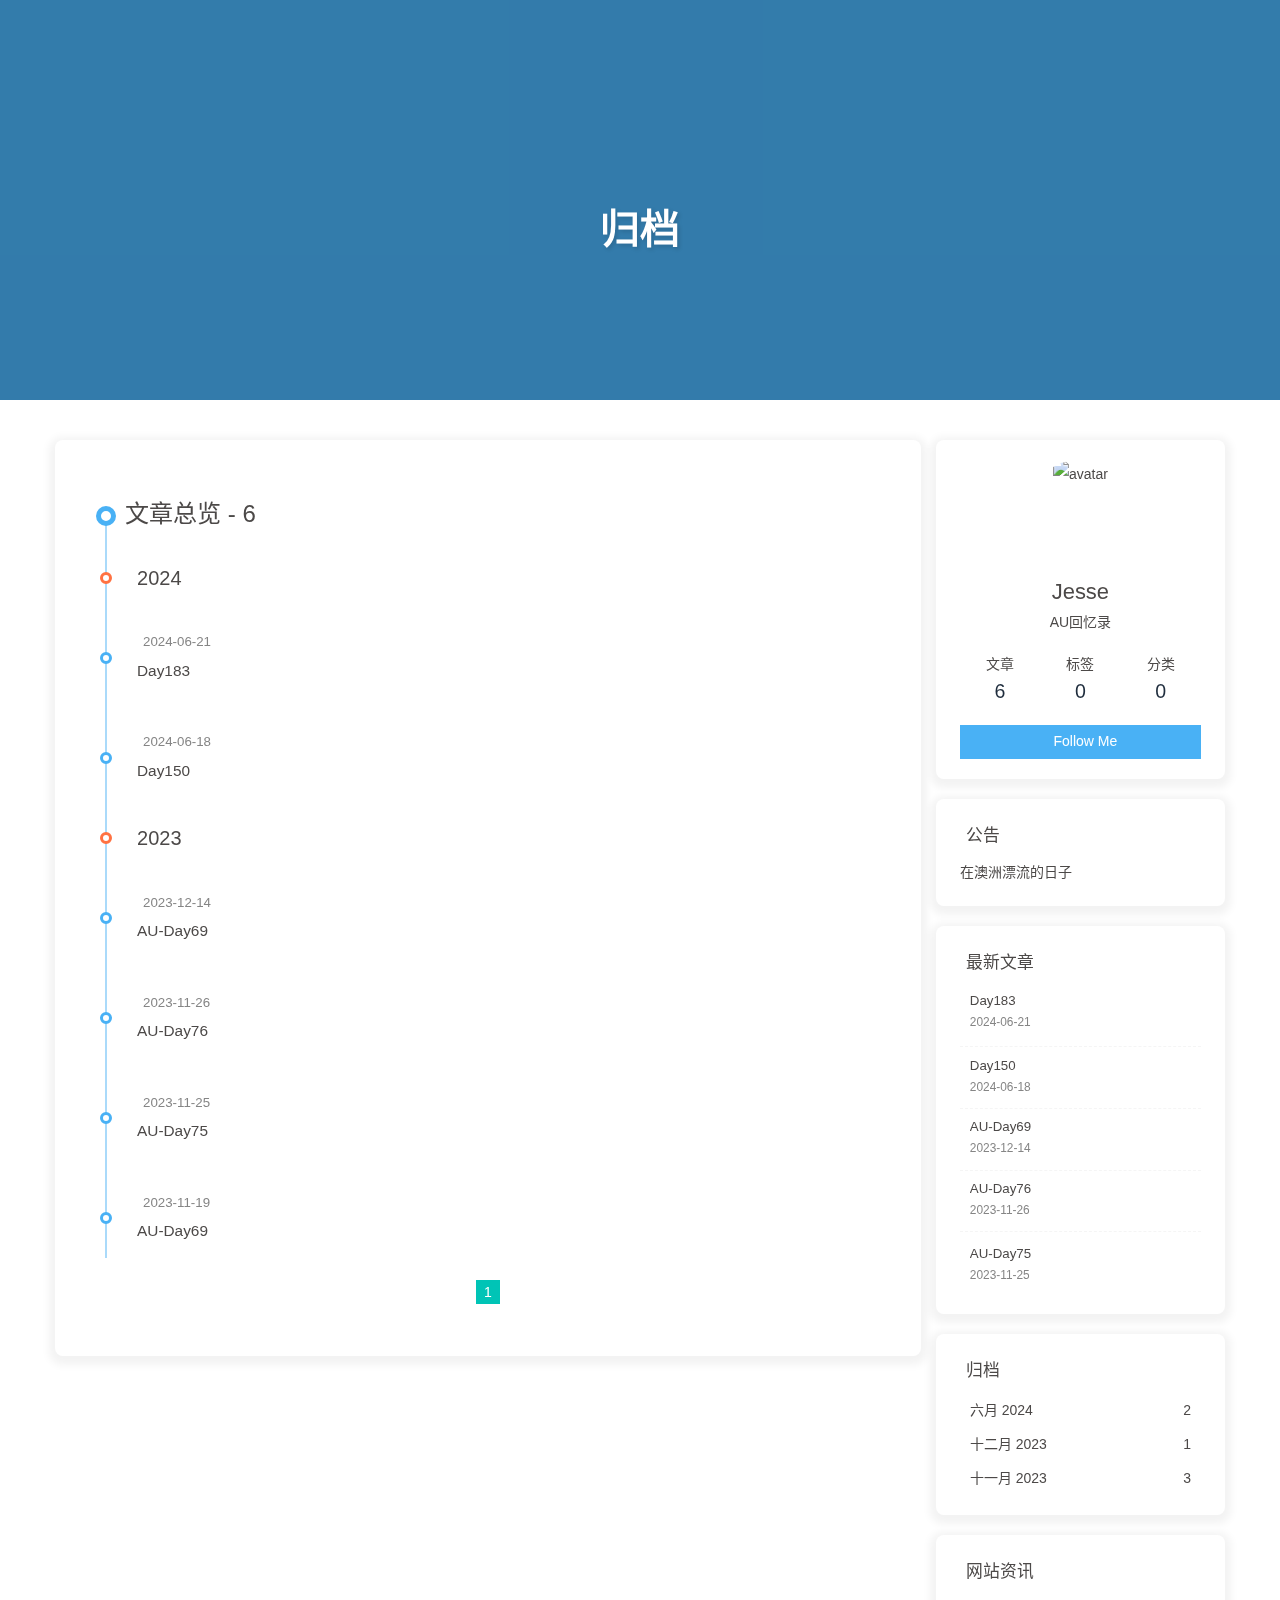
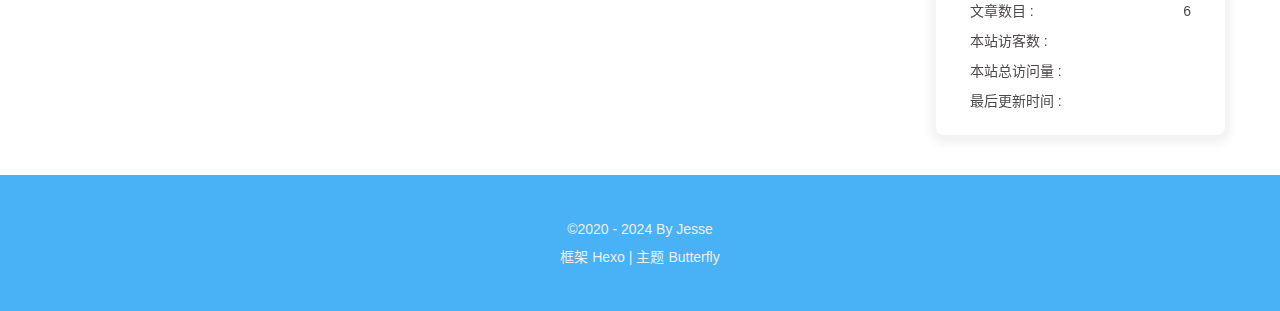
==== commit 560da919: "Site updated: 2024-06-21 02:08:40" ====
--- a/archives/index.html
+++ b/archives/index.html
@@ -54,7 +54,7 @@
   isHome: false,
   isHighlightShrink: false,
   isToc: false,
-  postUpdate: '2024-06-18 21:13:53'
+  postUpdate: '2024-06-21 02:08:39'
 }</script><script>(win=>{
       win.saveToLocal = {
         set: (key, value, ttl) => {
@@ -151,4 +151,4 @@
         }
       }
       detectApple()
-    })(window)</script><meta name="generator" content="Hexo 7.0.0"></head><body><div id="web_bg"></div><div id="sidebar"><div id="menu-mask"></div><div id="sidebar-menus"><div class="avatar-img is-center"><img src="https://i.loli.net/2021/02/24/5O1day2nriDzjSu.png" onerror="onerror=null;src='/img/friend_404.gif'" alt="avatar"/></div><div class="sidebar-site-data site-data is-center"><a href="/archives/"><div class="headline">文章</div><div class="length-num">5</div></a><a href="/tags/"><div class="headline">标签</div><div class="length-num">0</div></a><a href="/categories/"><div class="headline">分类</div><div class="length-num">0</div></a></div><hr class="custom-hr"/></div></div><div class="page" id="body-wrap"><header class="not-home-page" id="page-header"><nav id="nav"><span id="blog-info"><a href="/" title="Jesse的回忆录"><span class="site-name">Jesse的回忆录</span></a></span><div id="menus"><div id="search-button"><a class="site-page social-icon search" href="javascript:void(0);"><i class="fas fa-search fa-fw"></i><span> 搜索</span></a></div><div id="toggle-menu"><a class="site-page" href="javascript:void(0);"><i class="fas fa-bars fa-fw"></i></a></div></div></nav><div id="page-site-info"><h1 id="site-title">归档</h1></div></header><main class="layout" id="content-inner"><div id="archive"><div class="article-sort-title">文章总览 - 5</div><div class="article-sort"><div class="article-sort-item year">2024</div><div class="article-sort-item no-article-cover"><div class="article-sort-item-info"><div class="article-sort-item-time"><i class="far fa-calendar-alt"></i><time class="post-meta-date-created" datetime="2024-06-18T10:39:07.000Z" title="发表于 2024-06-18 20:09:07">2024-06-18</time></div><a class="article-sort-item-title" href="/posts/362f258f.html" title="Day150">Day150</a></div></div><div class="article-sort-item year">2023</div><div class="article-sort-item no-article-cover"><div class="article-sort-item-info"><div class="article-sort-item-time"><i class="far fa-calendar-alt"></i><time class="post-meta-date-created" datetime="2023-12-14T04:14:52.570Z" title="发表于 2023-12-14 13:44:52">2023-12-14</time></div><a class="article-sort-item-title" href="/posts/14122023.html" title="AU-Day69">AU-Day69</a></div></div><div class="article-sort-item no-article-cover"><div class="article-sort-item-info"><div class="article-sort-item-time"><i class="far fa-calendar-alt"></i><time class="post-meta-date-created" datetime="2023-11-25T21:56:44.160Z" title="发表于 2023-11-26 07:26:44">2023-11-26</time></div><a class="article-sort-item-title" href="/posts/dd123.html" title="AU-Day76">AU-Day76</a></div></div><div class="article-sort-item no-article-cover"><div class="article-sort-item-info"><div class="article-sort-item-time"><i class="far fa-calendar-alt"></i><time class="post-meta-date-created" datetime="2023-11-24T16:05:37.069Z" title="发表于 2023-11-25 01:35:37">2023-11-25</time></div><a class="article-sort-item-title" href="/posts/0.html" title="AU-Day75">AU-Day75</a></div></div><div class="article-sort-item no-article-cover"><div class="article-sort-item-info"><div class="article-sort-item-time"><i class="far fa-calendar-alt"></i><time class="post-meta-date-created" datetime="2023-11-19T00:06:58.843Z" title="发表于 2023-11-19 09:36:58">2023-11-19</time></div><a class="article-sort-item-title" href="/posts/e7b16725.html" title="AU-Day69">AU-Day69</a></div></div></div><nav id="pagination"><div class="pagination"><span class="page-number current">1</span></div></nav></div><div class="aside-content" id="aside-content"><div class="card-widget card-info"><div class="is-center"><div class="avatar-img"><img src="https://i.loli.net/2021/02/24/5O1day2nriDzjSu.png" onerror="this.onerror=null;this.src='/img/friend_404.gif'" alt="avatar"/></div><div class="author-info__name">Jesse</div><div class="author-info__description">AU回忆录</div></div><div class="card-info-data site-data is-center"><a href="/archives/"><div class="headline">文章</div><div class="length-num">5</div></a><a href="/tags/"><div class="headline">标签</div><div class="length-num">0</div></a><a href="/categories/"><div class="headline">分类</div><div class="length-num">0</div></a></div><a id="card-info-btn" target="_blank" rel="noopener" href="https://github.com/Jesse77946"><i class="https://avatars.githubusercontent.com/u/41478476?v=4"></i><span>Follow Me</span></a></div><div class="card-widget card-announcement"><div class="item-headline"><i class="fas fa-bullhorn fa-shake"></i><span>公告</span></div><div class="announcement_content">在澳洲漂流的日子</div></div><div class="sticky_layout"><div class="card-widget card-recent-post"><div class="item-headline"><i class="fas fa-history"></i><span>最新文章</span></div><div class="aside-list"><div class="aside-list-item no-cover"><div class="content"><a class="title" href="/posts/362f258f.html" title="Day150">Day150</a><time datetime="2024-06-18T10:39:07.000Z" title="发表于 2024-06-18 20:09:07">2024-06-18</time></div></div><div class="aside-list-item no-cover"><div class="content"><a class="title" href="/posts/14122023.html" title="AU-Day69">AU-Day69</a><time datetime="2023-12-14T04:14:52.570Z" title="发表于 2023-12-14 13:44:52">2023-12-14</time></div></div><div class="aside-list-item no-cover"><div class="content"><a class="title" href="/posts/dd123.html" title="AU-Day76">AU-Day76</a><time datetime="2023-11-25T21:56:44.160Z" title="发表于 2023-11-26 07:26:44">2023-11-26</time></div></div><div class="aside-list-item no-cover"><div class="content"><a class="title" href="/posts/0.html" title="AU-Day75">AU-Day75</a><time datetime="2023-11-24T16:05:37.069Z" title="发表于 2023-11-25 01:35:37">2023-11-25</time></div></div><div class="aside-list-item no-cover"><div class="content"><a class="title" href="/posts/e7b16725.html" title="AU-Day69">AU-Day69</a><time datetime="2023-11-19T00:06:58.843Z" title="发表于 2023-11-19 09:36:58">2023-11-19</time></div></div></div></div><div class="card-widget card-archives"><div class="item-headline"><i class="fas fa-archive"></i><span>归档</span></div><ul class="card-archive-list"><li class="card-archive-list-item"><a class="card-archive-list-link" href="/archives/2024/06/"><span class="card-archive-list-date">六月 2024</span><span class="card-archive-list-count">1</span></a></li><li class="card-archive-list-item"><a class="card-archive-list-link" href="/archives/2023/12/"><span class="card-archive-list-date">十二月 2023</span><span class="card-archive-list-count">1</span></a></li><li class="card-archive-list-item"><a class="card-archive-list-link" href="/archives/2023/11/"><span class="card-archive-list-date">十一月 2023</span><span class="card-archive-list-count">3</span></a></li></ul></div><div class="card-widget card-webinfo"><div class="item-headline"><i class="fas fa-chart-line"></i><span>网站资讯</span></div><div class="webinfo"><div class="webinfo-item"><div class="item-name">文章数目 :</div><div class="item-count">5</div></div><div class="webinfo-item"><div class="item-name">本站访客数 :</div><div class="item-count" id="busuanzi_value_site_uv"><i class="fa-solid fa-spinner fa-spin"></i></div></div><div class="webinfo-item"><div class="item-name">本站总访问量 :</div><div class="item-count" id="busuanzi_value_site_pv"><i class="fa-solid fa-spinner fa-spin"></i></div></div><div class="webinfo-item"><div class="item-name">最后更新时间 :</div><div class="item-count" id="last-push-date" data-lastPushDate="2024-06-18T11:43:53.153Z"><i class="fa-solid fa-spinner fa-spin"></i></div></div></div></div></div></div></main><footer id="footer"><div id="footer-wrap"><div class="copyright">&copy;2020 - 2024 By Jesse</div><div class="framework-info"><span>框架 </span><a target="_blank" rel="noopener" href="https://hexo.io">Hexo</a><span class="footer-separator">|</span><span>主题 </span><a target="_blank" rel="noopener" href="https://github.com/jerryc127/hexo-theme-butterfly">Butterfly</a></div></div></footer></div><div id="rightside"><div id="rightside-config-hide"><button id="darkmode" type="button" title="浅色和深色模式转换"><i class="fas fa-adjust"></i></button><button id="hide-aside-btn" type="button" title="单栏和双栏切换"><i class="fas fa-arrows-alt-h"></i></button></div><div id="rightside-config-show"><button id="rightside-config" type="button" title="设置"><i class="fas fa-cog fa-spin"></i></button><button id="go-up" type="button" title="回到顶部"><span class="scroll-percent"></span><i class="fas fa-arrow-up"></i></button></div></div><div><script src="/js/utils.js"></script><script src="/js/main.js"></script><script src="https://cdn.jsdelivr.net/npm/@fancyapps/ui/dist/fancybox/fancybox.umd.min.js"></script><div class="js-pjax"></div><link rel="stylesheet" href="/css/custom.css" media="defer" onload="this.media='all'"><script id="click-heart" src="https://cdn.jsdelivr.net/npm/butterfly-extsrc/dist/click-heart.min.js" async="async" mobile="false"></script><script async data-pjax src="//busuanzi.ibruce.info/busuanzi/2.3/busuanzi.pure.mini.js"></script><div id="local-search"><div class="search-dialog"><nav class="search-nav"><span class="search-dialog-title">搜索</span><span id="loading-status"></span><button class="search-close-button"><i class="fas fa-times"></i></button></nav><div class="is-center" id="loading-database"><i class="fas fa-spinner fa-pulse"></i><span>  数据库加载中</span></div><div class="search-wrap"><div id="local-search-input"><div class="local-search-box"><input class="local-search-box--input" placeholder="搜索文章" type="text"/></div></div><hr/><div id="local-search-results"></div><div id="local-search-stats-wrap"></div></div></div><div id="search-mask"></div><script src="/js/search/local-search.js"></script></div></div></body></html>+    })(window)</script><meta name="generator" content="Hexo 7.0.0"></head><body><div id="web_bg"></div><div id="sidebar"><div id="menu-mask"></div><div id="sidebar-menus"><div class="avatar-img is-center"><img src="https://i.loli.net/2021/02/24/5O1day2nriDzjSu.png" onerror="onerror=null;src='/img/friend_404.gif'" alt="avatar"/></div><div class="sidebar-site-data site-data is-center"><a href="/archives/"><div class="headline">文章</div><div class="length-num">6</div></a><a href="/tags/"><div class="headline">标签</div><div class="length-num">0</div></a><a href="/categories/"><div class="headline">分类</div><div class="length-num">0</div></a></div><hr class="custom-hr"/></div></div><div class="page" id="body-wrap"><header class="not-home-page" id="page-header"><nav id="nav"><span id="blog-info"><a href="/" title="Jesse的回忆录"><span class="site-name">Jesse的回忆录</span></a></span><div id="menus"><div id="search-button"><a class="site-page social-icon search" href="javascript:void(0);"><i class="fas fa-search fa-fw"></i><span> 搜索</span></a></div><div id="toggle-menu"><a class="site-page" href="javascript:void(0);"><i class="fas fa-bars fa-fw"></i></a></div></div></nav><div id="page-site-info"><h1 id="site-title">归档</h1></div></header><main class="layout" id="content-inner"><div id="archive"><div class="article-sort-title">文章总览 - 6</div><div class="article-sort"><div class="article-sort-item year">2024</div><div class="article-sort-item no-article-cover"><div class="article-sort-item-info"><div class="article-sort-item-time"><i class="far fa-calendar-alt"></i><time class="post-meta-date-created" datetime="2024-06-20T14:59:06.000Z" title="发表于 2024-06-21 00:29:06">2024-06-21</time></div><a class="article-sort-item-title" href="/posts/1a880a78.html" title="Day183">Day183</a></div></div><div class="article-sort-item no-article-cover"><div class="article-sort-item-info"><div class="article-sort-item-time"><i class="far fa-calendar-alt"></i><time class="post-meta-date-created" datetime="2024-06-18T10:39:07.000Z" title="发表于 2024-06-18 20:09:07">2024-06-18</time></div><a class="article-sort-item-title" href="/posts/362f258f.html" title="Day150">Day150</a></div></div><div class="article-sort-item year">2023</div><div class="article-sort-item no-article-cover"><div class="article-sort-item-info"><div class="article-sort-item-time"><i class="far fa-calendar-alt"></i><time class="post-meta-date-created" datetime="2023-12-14T04:14:52.570Z" title="发表于 2023-12-14 13:44:52">2023-12-14</time></div><a class="article-sort-item-title" href="/posts/14122023.html" title="AU-Day69">AU-Day69</a></div></div><div class="article-sort-item no-article-cover"><div class="article-sort-item-info"><div class="article-sort-item-time"><i class="far fa-calendar-alt"></i><time class="post-meta-date-created" datetime="2023-11-25T21:56:44.160Z" title="发表于 2023-11-26 07:26:44">2023-11-26</time></div><a class="article-sort-item-title" href="/posts/dd123.html" title="AU-Day76">AU-Day76</a></div></div><div class="article-sort-item no-article-cover"><div class="article-sort-item-info"><div class="article-sort-item-time"><i class="far fa-calendar-alt"></i><time class="post-meta-date-created" datetime="2023-11-24T16:05:37.069Z" title="发表于 2023-11-25 01:35:37">2023-11-25</time></div><a class="article-sort-item-title" href="/posts/0.html" title="AU-Day75">AU-Day75</a></div></div><div class="article-sort-item no-article-cover"><div class="article-sort-item-info"><div class="article-sort-item-time"><i class="far fa-calendar-alt"></i><time class="post-meta-date-created" datetime="2023-11-19T00:06:58.843Z" title="发表于 2023-11-19 09:36:58">2023-11-19</time></div><a class="article-sort-item-title" href="/posts/e7b16725.html" title="AU-Day69">AU-Day69</a></div></div></div><nav id="pagination"><div class="pagination"><span class="page-number current">1</span></div></nav></div><div class="aside-content" id="aside-content"><div class="card-widget card-info"><div class="is-center"><div class="avatar-img"><img src="https://i.loli.net/2021/02/24/5O1day2nriDzjSu.png" onerror="this.onerror=null;this.src='/img/friend_404.gif'" alt="avatar"/></div><div class="author-info__name">Jesse</div><div class="author-info__description">AU回忆录</div></div><div class="card-info-data site-data is-center"><a href="/archives/"><div class="headline">文章</div><div class="length-num">6</div></a><a href="/tags/"><div class="headline">标签</div><div class="length-num">0</div></a><a href="/categories/"><div class="headline">分类</div><div class="length-num">0</div></a></div><a id="card-info-btn" target="_blank" rel="noopener" href="https://github.com/Jesse77946"><i class="https://avatars.githubusercontent.com/u/41478476?v=4"></i><span>Follow Me</span></a></div><div class="card-widget card-announcement"><div class="item-headline"><i class="fas fa-bullhorn fa-shake"></i><span>公告</span></div><div class="announcement_content">在澳洲漂流的日子</div></div><div class="sticky_layout"><div class="card-widget card-recent-post"><div class="item-headline"><i class="fas fa-history"></i><span>最新文章</span></div><div class="aside-list"><div class="aside-list-item no-cover"><div class="content"><a class="title" href="/posts/1a880a78.html" title="Day183">Day183</a><time datetime="2024-06-20T14:59:06.000Z" title="发表于 2024-06-21 00:29:06">2024-06-21</time></div></div><div class="aside-list-item no-cover"><div class="content"><a class="title" href="/posts/362f258f.html" title="Day150">Day150</a><time datetime="2024-06-18T10:39:07.000Z" title="发表于 2024-06-18 20:09:07">2024-06-18</time></div></div><div class="aside-list-item no-cover"><div class="content"><a class="title" href="/posts/14122023.html" title="AU-Day69">AU-Day69</a><time datetime="2023-12-14T04:14:52.570Z" title="发表于 2023-12-14 13:44:52">2023-12-14</time></div></div><div class="aside-list-item no-cover"><div class="content"><a class="title" href="/posts/dd123.html" title="AU-Day76">AU-Day76</a><time datetime="2023-11-25T21:56:44.160Z" title="发表于 2023-11-26 07:26:44">2023-11-26</time></div></div><div class="aside-list-item no-cover"><div class="content"><a class="title" href="/posts/0.html" title="AU-Day75">AU-Day75</a><time datetime="2023-11-24T16:05:37.069Z" title="发表于 2023-11-25 01:35:37">2023-11-25</time></div></div></div></div><div class="card-widget card-archives"><div class="item-headline"><i class="fas fa-archive"></i><span>归档</span></div><ul class="card-archive-list"><li class="card-archive-list-item"><a class="card-archive-list-link" href="/archives/2024/06/"><span class="card-archive-list-date">六月 2024</span><span class="card-archive-list-count">2</span></a></li><li class="card-archive-list-item"><a class="card-archive-list-link" href="/archives/2023/12/"><span class="card-archive-list-date">十二月 2023</span><span class="card-archive-list-count">1</span></a></li><li class="card-archive-list-item"><a class="card-archive-list-link" href="/archives/2023/11/"><span class="card-archive-list-date">十一月 2023</span><span class="card-archive-list-count">3</span></a></li></ul></div><div class="card-widget card-webinfo"><div class="item-headline"><i class="fas fa-chart-line"></i><span>网站资讯</span></div><div class="webinfo"><div class="webinfo-item"><div class="item-name">文章数目 :</div><div class="item-count">6</div></div><div class="webinfo-item"><div class="item-name">本站访客数 :</div><div class="item-count" id="busuanzi_value_site_uv"><i class="fa-solid fa-spinner fa-spin"></i></div></div><div class="webinfo-item"><div class="item-name">本站总访问量 :</div><div class="item-count" id="busuanzi_value_site_pv"><i class="fa-solid fa-spinner fa-spin"></i></div></div><div class="webinfo-item"><div class="item-name">最后更新时间 :</div><div class="item-count" id="last-push-date" data-lastPushDate="2024-06-20T16:38:39.604Z"><i class="fa-solid fa-spinner fa-spin"></i></div></div></div></div></div></div></main><footer id="footer"><div id="footer-wrap"><div class="copyright">&copy;2020 - 2024 By Jesse</div><div class="framework-info"><span>框架 </span><a target="_blank" rel="noopener" href="https://hexo.io">Hexo</a><span class="footer-separator">|</span><span>主题 </span><a target="_blank" rel="noopener" href="https://github.com/jerryc127/hexo-theme-butterfly">Butterfly</a></div></div></footer></div><div id="rightside"><div id="rightside-config-hide"><button id="darkmode" type="button" title="浅色和深色模式转换"><i class="fas fa-adjust"></i></button><button id="hide-aside-btn" type="button" title="单栏和双栏切换"><i class="fas fa-arrows-alt-h"></i></button></div><div id="rightside-config-show"><button id="rightside-config" type="button" title="设置"><i class="fas fa-cog fa-spin"></i></button><button id="go-up" type="button" title="回到顶部"><span class="scroll-percent"></span><i class="fas fa-arrow-up"></i></button></div></div><div><script src="/js/utils.js"></script><script src="/js/main.js"></script><script src="https://cdn.jsdelivr.net/npm/@fancyapps/ui/dist/fancybox/fancybox.umd.min.js"></script><div class="js-pjax"></div><link rel="stylesheet" href="/css/custom.css" media="defer" onload="this.media='all'"><script id="click-heart" src="https://cdn.jsdelivr.net/npm/butterfly-extsrc/dist/click-heart.min.js" async="async" mobile="false"></script><script async data-pjax src="//busuanzi.ibruce.info/busuanzi/2.3/busuanzi.pure.mini.js"></script><div id="local-search"><div class="search-dialog"><nav class="search-nav"><span class="search-dialog-title">搜索</span><span id="loading-status"></span><button class="search-close-button"><i class="fas fa-times"></i></button></nav><div class="is-center" id="loading-database"><i class="fas fa-spinner fa-pulse"></i><span>  数据库加载中</span></div><div class="search-wrap"><div id="local-search-input"><div class="local-search-box"><input class="local-search-box--input" placeholder="搜索文章" type="text"/></div></div><hr/><div id="local-search-results"></div><div id="local-search-stats-wrap"></div></div></div><div id="search-mask"></div><script src="/js/search/local-search.js"></script></div></div></body></html>